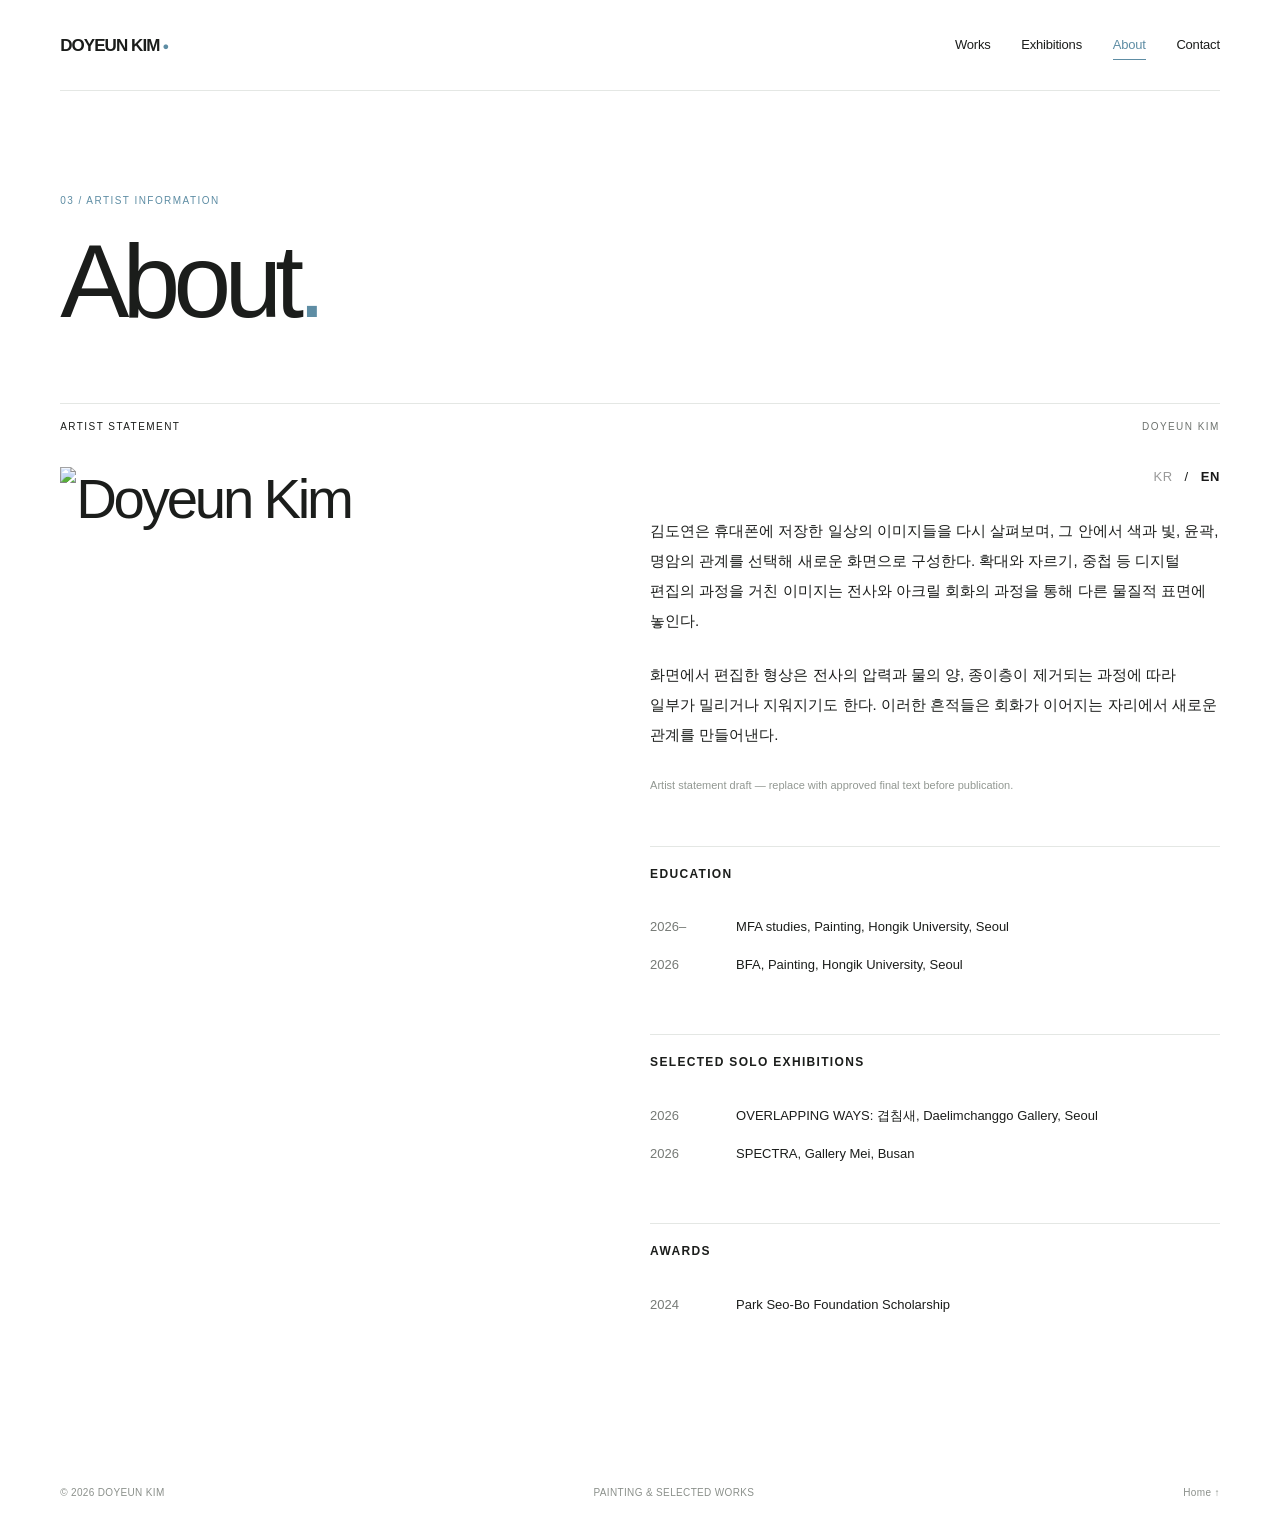
==== about-en.html @ 72d916fb "Add bilingual About pages and expand artist CV" ====
<!doctype html>
<html lang="en">
<head>
  <meta charset="utf-8">
  <meta name="viewport" content="width=device-width, initial-scale=1">
  <meta name="theme-color" content="#ffffff">
  <meta name="description" content="Doyeun Kim — paintings, selected works, exhibitions and artist information.">
  <title>About — DOYEUN KIM</title>
  <link rel="stylesheet" href="style.css">
  <script defer src="script.js"></script>
</head>
<body data-page="about">
<a class="skip-link" href="#main">Skip to content</a>
<header class="site-header">
  <div class="header-inner shell">
    <a class="brand" href="index.html" aria-label="DOYEUN KIM homepage">DOYEUN KIM<span class="brand-dot" aria-hidden="true">●</span></a>
    <nav class="main-nav" aria-label="Main navigation">
      <a href="works.html">Works</a><a href="exhibitions.html">Exhibitions</a><a href="about.html" aria-current="page">About</a><a href="contact.html">Contact</a>
    </nav>
    <button id="menu-toggle" class="menu-toggle" aria-controls="mobile-nav" aria-expanded="false" type="button">Menu <span aria-hidden="true">+</span></button>
  </div>
  <nav id="mobile-nav" class="mobile-nav shell" aria-label="Mobile navigation" hidden>
    <a href="works.html">Works</a><a href="exhibitions.html">Exhibitions</a><a href="about.html" aria-current="page">About</a><a href="contact.html">Contact</a>
  </nav>
</header>
<main id="main" class="page-main shell">
  <div class="page-heading"><p class="page-kicker">03 / ARTIST INFORMATION</p><h1 class="page-title">About<span style="color:var(--accent)">.</span></h1></div>
  <div class="section-line"><span class="micro">ARTIST STATEMENT</span><span class="micro">DOYEUN KIM</span></div>
  <div class="about-layout">

<div class="about-mark about-profile">
  <img src="images/profile.jpg" alt="Doyeun Kim">
</div>

    <div class="about-copy">

<div class="about-language-switch">
  <a href="about.html">KR</a>
  <span>/</span>
  <a href="about-en.html" aria-current="page">EN</a>
</div>

      <!-- 아래 작가 소개는 공개 전 검토가 필요한 임시 문구입니다. -->
      <p>김도연은 휴대폰에 저장한 일상의 이미지들을 다시 살펴보며, 그 안에서 색과 빛, 윤곽, 명암의 관계를 선택해 새로운 화면으로 구성한다. 확대와 자르기, 중첩 등 디지털 편집의 과정을 거친 이미지는 전사와 아크릴 회화의 과정을 통해 다른 물질적 표면에 놓인다.</p>
      <p>화면에서 편집한 형상은 전사의 압력과 물의 양, 종이층이 제거되는 과정에 따라 일부가 밀리거나 지워지기도 한다. 이러한 흔적들은 회화가 이어지는 자리에서 새로운 관계를 만들어낸다.</p>
      <p class="draft-note">Artist statement draft — replace with approved final text before publication.</p>
      <div class="cv-block"><h2>Education</h2>
        <div class="cv-line"><span>2026–</span><span>MFA studies, Painting, Hongik University, Seoul</span></div>
        <div class="cv-line"><span>2026</span><span>BFA, Painting, Hongik University, Seoul</span></div>
      </div>
      <div class="cv-block"><h2>Selected Solo Exhibitions</h2>
        <div class="cv-line"><span>2026</span><span>OVERLAPPING WAYS: 겹침새, Daelimchanggo Gallery, Seoul</span></div>
        <div class="cv-line"><span>2026</span><span>SPECTRA, Gallery Mei, Busan</span></div>
      </div>
      <div class="cv-block"><h2>Awards</h2><div class="cv-line"><span>2024</span><span>Park Seo-Bo Foundation Scholarship</span></div></div>
    </div>
  </div>
</main>
<footer class="shell site-footer">
  <span>© 2026 DOYEUN KIM</span>
  <span>PAINTING & SELECTED WORKS</span>
  <div class="footer-links"><a href="index.html">Home ↑</a></div>
</footer>
</body>
</html>
---- style.css ----
@import url("https://use.typekit.net/yyb2pbm.css");
/* DOYEUN KIM / WEBSITE V3 — DESIGN SETTINGS
   Change just these colors first. All regular page backgrounds remain white. */
:root {
  --white: #ffffff;
  --ink: #1b1d1b;
  --muted: #767a76;
  --line: #e4e7e4;
  --accent: #5E8DA4;             /* blue accent across the white website */
  --accent-light: #edf3f6;
  --image-bg: #ffffff;
  --gutter: clamp(22px, 4.7vw, 84px);
  --site-width: 1560px;
}
* { box-sizing: border-box; }
html { scroll-behavior: smooth; }
body { margin: 0; background: var(--white); color: var(--ink); font: 400 15px/1.55 -apple-system, BlinkMacSystemFont, "Helvetica Neue", Helvetica, Arial, sans-serif; -webkit-font-smoothing: antialiased; }
body.intro-active { overflow: hidden; }
button,input { font: inherit; }
a { color: inherit; text-decoration: none; }
button { cursor: pointer; }
img { display: block; max-width: 100%; }
::selection { background: #d4e6d8; color: #1b1d1b; }
:focus-visible { outline: 2px solid var(--accent); outline-offset: 4px; }
.skip-link { position: absolute; top: -80px; left: var(--gutter); z-index: 200; background: white; padding: 10px 16px; }
.skip-link:focus { top: 10px; }
.shell { width: min(calc(100% - 2 * var(--gutter)), var(--site-width)); margin-inline: auto; }

/* Persistent, minimal navigation (real HTML pages, NOT scroll anchors) */
.site-header { position: relative; z-index: 10; background: #fff; }
.header-inner { min-height: 91px; display: flex; align-items: center; justify-content: space-between; gap: 22px; border-bottom: 1px solid var(--line); }
.brand { display: inline-flex; align-items: baseline; font-size: 17px; font-weight: 600; letter-spacing: -.055em; line-height: 1; white-space: nowrap; }
.brand-dot { color: var(--accent); font-size: 11px; margin-left: 3px; transform: translateY(-1px); }
.main-nav { display: flex; gap: clamp(10px,2.4vw,38px); align-items: center; }
.main-nav a { position: relative; display: inline-flex; align-items: center; padding: 8px 0; font-size: 13px; letter-spacing: -.015em; transition: color .22s ease; }
.main-nav a::after { content: ''; position: absolute; bottom: 3px; left: 0; height: 1px; width: 0; background: var(--accent); transition: width .23s ease; }
.main-nav a:hover, .main-nav a[aria-current="page"] { color: var(--accent); }
.main-nav a:hover::after, .main-nav a[aria-current="page"]::after { width: 100%; }
.menu-toggle { display: none; border: 0; padding: 9px 0; background: transparent; font-size: 13px; }
.menu-toggle span { display: inline-block; transition: transform .25s ease; color: var(--accent); font-size: 18px; margin-left: 5px; }
.menu-toggle[aria-expanded="true"] span { transform: rotate(45deg); }
.mobile-nav { display: none; }

/* Page rhythm */
.page-heading { padding-top: clamp(56px, 8vw, 116px); padding-bottom: clamp(39px, 5.5vw, 72px); }
.page-kicker, .micro, .art-index { font-size: 10px; font-weight: 500; line-height: 1.6; letter-spacing: .145em; text-transform: uppercase; }
.page-kicker { color: var(--accent); margin: 0 0 21px; }
.page-title { margin: 0; letter-spacing: -.065em; font-weight: 400; font-size: clamp(52px, 8.1vw, 116px); line-height: .99; }
.page-title em, .hero-title em { font-family: Georgia,"Times New Roman",serif; font-weight: 400; letter-spacing: -.07em; }
.page-intro { font-size: 14px; line-height: 1.7; color: #656965; margin: 26px 0 0; max-width: 480px; }
.section-line { border-top: 1px solid var(--line); padding-top: 15px; margin-bottom: 32px; display: flex; justify-content: space-between; gap: 15px; color: #6e736f; }
.section-line .micro:first-child { color: var(--ink); }
.page-main { min-height: calc(100vh - 260px); }

/* Home is a short, editorial landing page — other sections are separate pages */
.hero { min-height: min(750px, calc(100svh - 92px)); padding-block: clamp(44px, 6vw, 88px) 72px; display: grid; grid-template-columns: .82fr 1.18fr; gap: clamp(38px, 7vw, 110px); align-items: center; }
.hero-left { display: flex; flex-direction: column; align-items: flex-start; }
.hero-left .page-kicker { margin-bottom: 30px; }
.hero-title { font-size: clamp(55px, 7.8vw, 119px); font-weight: 400; letter-spacing: -.075em; line-height: .98; margin: 0; }
.hero-sub { max-width: 305px; margin: 30px 0 44px; color: #6c716d; font-size: 14px; line-height: 1.75; }
.text-link { display: inline-flex; align-items: center; gap: 28px; border-bottom: 1px solid var(--ink); padding: 0 0 7px; font-size: 13px; transition: color .2s, gap .2s, border-color .2s; }
.text-link:hover { color: var(--accent); border-color: var(--accent); gap: 38px; }
.text-link .arrow { font-size: 18px; }
.hero-art { min-width: 0; }
.hero-art .art-frame { width: 100%; aspect-ratio: 1.22; }
.art-caption-row { padding-top: 13px; display: flex; gap: 12px; justify-content: space-between; color: #69706a; font-size: 11px; line-height: 1.5; }
.art-caption-row span:last-child { text-align: right; }
.home-links { display: grid; grid-template-columns: 1fr 1fr; border-top: 1px solid var(--line); border-bottom: 1px solid var(--line); margin-bottom: clamp(74px, 10vw, 160px); }
.home-tile { padding: 30px 0 36px; min-height: 134px; display: flex; justify-content: space-between; gap: 20px; transition: color .2s; }
.home-tile:first-child { border-right: 1px solid var(--line); padding-right: 34px; }
.home-tile:last-child { padding-left: 34px; }
.home-tile:hover { color: var(--accent); }
.home-tile h2 { font-size: clamp(24px, 3vw, 41px); letter-spacing: -.052em; font-weight: 400; margin: 8px 0 0; }
.home-tile .micro { color: var(--muted); }
.home-tile .tile-arrow { align-self: flex-end; font-size: 23px; transition: transform .2s; }
.home-tile:hover .tile-arrow { transform: translate(3px,-3px); }

/* Blank image placeholders are deliberate; no artwork is fabricated */
.art-frame { position: relative; display: grid; place-items: center; background: var(--image-bg); overflow: hidden; border: 1px solid #f0f1f0; }
.art-frame img { display: block; height: 100%; width: 100%; object-fit: contain; opacity: 0; transition: opacity .3s ease; }
.art-frame img.is-loaded { opacity: 1; }
.art-frame:has(img.is-loaded) { background: white; border-color: transparent; }
.art-frame .placeholder { position: absolute; inset: 0; display: flex; flex-direction: column; align-items: center; justify-content: center; gap: 13px; pointer-events: none; color: #9aa29d; }
.art-frame:has(img.is-loaded) .placeholder { display: none; }
.placeholder-shape { width: 33%; aspect-ratio: 1.23; border: 1px solid #d7dcd8; background: #fbfcfb; box-shadow: 13px 12px 0 #eff1ee; }
.placeholder-title { margin-top: 10px; font-size: 10px; letter-spacing: .13em; text-transform: uppercase; }
.placeholder-path { font-size: 10px; letter-spacing: 0; color: #a3a9a4; }

/* Works: STRICT two-column grid, same frame sizes, all artwork images contain (never crop) */
.works-grid { display: grid; grid-template-columns: repeat(2, minmax(0,1fr)); column-gap: clamp(23px, 5vw, 88px); row-gap: clamp(57px, 7vw, 104px); margin-bottom: clamp(75px, 10vw, 150px); }
.work-card { min-width: 0; }
.work-button { width: 100%; text-align: left; display: block; background: transparent; border: 0; padding: 0; color: inherit; }
.work-button .art-frame { width: 100%; aspect-ratio: 1.25; transition: background .23s ease; }
.work-button:hover .art-frame { background: #f0f4f1; }
.work-meta { display: flex; align-items: baseline; justify-content: space-between; gap: 10px; margin-top: 17px; }
.work-name { font-size: 17px; font-weight: 400; letter-spacing: -.035em; line-height: 1.3; }
.work-number { color: var(--accent); font-size: 11px; white-space: nowrap; }
.work-details { color: #7d817d; font-size: 12px; margin: 5px 0 0; }
.work-button:hover .work-name { text-decoration: underline; text-decoration-color: var(--accent); text-underline-offset: 4px; }
.work-outro { margin: -70px 0 125px; font-size: 12px; color: var(--muted); }

/* Exhibitions */
.exhibition-grid { display: grid; grid-template-columns: repeat(2,minmax(0,1fr)); gap: clamp(24px, 5vw, 88px); padding-bottom: 100px; }
.exhibition-card { min-width: 0; }
.exhibition-card .art-frame { aspect-ratio: 1.4; }
.exhibition-card h2 { font-size: clamp(18px,2.2vw,28px); font-weight: 400; letter-spacing: -.04em; line-height: 1.25; margin: 15px 0 6px; }
.exhibition-card p { font-size: 12px; color: var(--muted); margin: 0; }
.exhibition-card .art-index { color: var(--accent); margin: 18px 0 0; }
.exhibition-list { border-top: 1px solid var(--line); margin-bottom: 100px; }
.exhibition-list h2 { font-size: 13px; font-weight: 500; margin: 27px 0; }
.exhibition-row { display: grid; grid-template-columns: 80px minmax(100px,1fr) minmax(150px,1.2fr); gap: 20px; padding: 14px 0; border-top: 1px solid var(--line); font-size: 13px; }
.exhibition-row span:first-child { color: var(--muted); }
.exhibition-row span:last-child { color: var(--muted); }

/* About and contact */
.about-layout { display: grid; grid-template-columns: 1fr 1.2fr; column-gap: clamp(50px, 9vw, 150px); margin: 0 0 140px; }
.about-mark { font-size: clamp(31px, 4.4vw, 70px); line-height: 1.12; font-weight: 400; letter-spacing: -.057em; margin: 0; }
.about-mark em { font-family: Georgia,serif; font-weight: 400; }
.about-copy { max-width: 640px; }
.about-copy p { font-size: 15px; line-height: 2; margin: 0 0 24px; word-break: keep-all; }
.about-copy .draft-note { font-size: 11px; color: #929892; margin-top: 12px; }
.cv-block { border-top: 1px solid var(--line); padding-top: 18px; margin-top: 50px; }
.cv-block h2 { font-size: 12px; font-weight: 600; letter-spacing: .11em; text-transform: uppercase; margin: 0 0 25px; }
.cv-line { display: grid; grid-template-columns: 68px 1fr; gap: 18px; font-size: 13px; line-height: 1.7; padding: 8px 0; }
.cv-line span:first-child { color: var(--muted); }
.contact-layout { display: grid; grid-template-columns: 1fr 1fr; column-gap: 70px; padding: 40px 0 140px; }
.contact-aside { font-size: 14px; color: #727972; }
.contact-lines { border-top: 1px solid var(--line); }
.contact-line { display: flex; justify-content: space-between; align-items: center; gap: 20px; padding: 22px 0; border-bottom: 1px solid var(--line); }
.contact-line span { font-size: 12px; color: var(--muted); }
.contact-line a, .contact-line strong { font-size: 17px; font-weight: 400; letter-spacing: -.035em; }
.contact-line a:hover { color: var(--accent); }

/* Footer */
.site-footer { padding: 21px 0 28px; border-top: 1px solid var(--line); display: flex; justify-content: space-between; gap: 18px; align-items: center; color: #8b908b; font-size: 10px; letter-spacing: .035em; }
.footer-links { display: flex; gap: 22px; }
.site-footer a:hover, .site-footer button:hover { color: var(--accent); }
.site-footer button { border: 0; background: none; padding: 0; color: inherit; font-size: inherit; letter-spacing: inherit; }

/* V4 INTRO ONLY — exact V2 bold type / positioning and upward curtain motion.
   Leave the other V3 site styles above and below this block unchanged. */
.intro {
  position: fixed;
  z-index: 80;
  inset: 0;
  display: none;
  flex-direction: column;
  justify-content: space-between;
  padding: clamp(20px,3.5vw,54px);
  color: #fff;
  background: #192D50; /* user-selected navy intro */
  overflow: hidden;
  transform: translateY(0);
  transition: transform 850ms cubic-bezier(.77,0,.18,1);
}
.intro.is-visible { display: flex; }
.intro.is-leaving { transform: translateY(-105%); pointer-events: none; }
.intro-top, .intro-bottom {
  display: flex;
  justify-content: space-between;
  align-items: center;
  gap: 18px;
  font-family: Arial, Helvetica, sans-serif;
  font-size: 12px;
  letter-spacing: .08em;
}
.intro-center {
  display: flex;
  align-items: flex-start;
  flex-direction: column;
  margin-left: clamp(0px,12vw,190px);
}
.intro-caption {
  font-family: Arial, Helvetica, sans-serif;
  font-size: clamp(11px,1vw,14px);
  text-transform: uppercase;
  letter-spacing: .15em;
  margin-bottom: 20px;
}
.intro-name {
  font-family: Arial, Helvetica, sans-serif;
  font-size: clamp(95px,20vw,340px);
  font-weight: 600;
  line-height: .76;
  letter-spacing: -.105em;
}
.intro-dot { color: var(--accent); }
.intro-enter {
  background: transparent;
  border: 1px solid rgba(255,255,255,.6);
  border-radius: 60px;
  color: white;
  padding: 10px 20px;
  font-family: Arial, Helvetica, sans-serif;
  font-size: 12px;
  letter-spacing: .08em;
  text-transform: uppercase;
  transition: background .2s,color .2s;
}
.intro-enter:hover { background: white; color: #192D50; }

/* Artwork detail modal */
.work-dialog { border: 0; padding: 0; width: min(1020px,calc(100% - 40px)); max-height: calc(100dvh - 38px); background: #fff; color: var(--ink); box-shadow: 0 20px 90px #1112; }
.work-dialog::backdrop { background: rgba(24,32,26,.62); }
.dialog-inner { display: grid; grid-template-columns: 1.15fr .85fr; min-height: 480px; }
.dialog-art { display: grid; place-items: center; padding: 34px; background: var(--image-bg); }
.dialog-art img { display: none; width: 100%; height: 100%; max-height: 67vh; object-fit: contain; }
.dialog-art img.is-loaded { display: block; }
.dialog-art:has(img.is-loaded) .dialog-no-image { display: none; }
.dialog-no-image { font-size: 11px; color: #9aa29d; text-align: center; }
.dialog-side { display: flex; flex-direction: column; padding: 55px 45px 38px; position: relative; }
.dialog-close { position: absolute; right: 24px; top: 17px; border: 0; background: transparent; font-size: 29px; font-weight: 300; }
.dialog-side .page-kicker { margin-bottom: 45px; }
.dialog-side h2 { font-size: clamp(30px,3vw,50px); line-height: 1.16; letter-spacing: -.065em; font-weight: 400; margin: 0 0 30px; }
.dialog-side p { font-size: 13px; color: #6e736f; margin: 5px 0; }
.dialog-nav { display: flex; gap: 25px; align-items: center; margin-top: auto; padding-top: 50px; }
.dialog-nav button { padding: 7px 0; border: 0; background: transparent; font-size: 12px; }
.dialog-nav button:hover { color: var(--accent); }

@media (max-width: 900px) {
  .hero { grid-template-columns: .9fr 1.1fr; gap: 36px; min-height: 570px; }
  .hero-title { font-size: clamp(50px, 7.8vw, 80px); }
  .about-layout { gap: 50px; }
}
@media (max-width: 700px) {
  /* V2 intro: keep the giant letters readable on phones */
  .intro-center { margin-left: 0; }
  .intro-name { font-size: clamp(78px,20vw,145px); }
  .header-inner { min-height: 71px; }
  .brand { font-size: 16px; }
  .main-nav { display: none; }
  .menu-toggle { display: inline-flex; align-items: center; }
  .mobile-nav:not([hidden]) { display: flex; flex-direction: column; border-bottom: 1px solid var(--line); padding-block: 15px 28px; }
  .mobile-nav a { font-size: 26px; padding: 11px 0; letter-spacing: -.052em; }
  .mobile-nav a[aria-current="page"] { color: var(--accent); }
  .hero { grid-template-columns: 1fr; min-height: auto; gap: 40px; padding-block: 67px 64px; }
  .hero-title { font-size: clamp(72px, 16vw, 118px); }
  .hero-left .page-kicker { margin-bottom: 17px; }
  .hero-sub { margin: 23px 0 24px; }
  .hero-art .art-frame { aspect-ratio: 1.25; }
  .home-links { margin-bottom: 80px; }
  .home-tile { min-height: 123px; }
  .home-tile:first-child { padding-right: 19px; }
  .home-tile:last-child { padding-left: 19px; }
  .home-tile h2 { font-size: 24px; }
  .page-heading { padding-block: 72px 52px; }
  .page-title { font-size: clamp(65px, 14vw, 95px); }
  .works-grid, .exhibition-grid { gap: 56px 22px; }
  .work-name { font-size: 15px; }
  .work-details { font-size: 11px; }
  .work-meta { margin-top: 10px; }
  .placeholder-shape { box-shadow: 7px 7px 0 #eff1ee; }
  .placeholder-path { font-size: 8px; }
  .about-layout, .contact-layout { grid-template-columns: 1fr; gap: 46px; }
  .about-layout { margin-bottom: 90px; }
  .contact-layout { padding-bottom: 110px; }
  .dialog-inner { grid-template-columns: 1fr; }
  .dialog-art { min-height: 250px; padding: 22px; }
  .dialog-art img { max-height: 44vh; }
  .dialog-side { padding: 34px 25px 24px; }
  .dialog-side .page-kicker { margin-bottom: 18px; }
  .dialog-side h2 { margin-bottom: 14px; }
  .dialog-nav { padding-top: 24px; }
}
@media (max-width: 490px) {
  .works-grid, .exhibition-grid { grid-template-columns: 1fr; row-gap: 45px; }
  .works-grid { margin-bottom: 100px; }
  .work-button .art-frame { aspect-ratio: 1.28; }
  .work-name { font-size: 17px; }
  .exhibition-grid { padding-bottom: 75px; }
  .exhibition-row { grid-template-columns: 52px 1fr; gap: 6px 12px; }
  .exhibition-row span:last-child { grid-column: 2; }
  .site-footer { flex-wrap: wrap; }
  .site-footer > span:nth-child(2) { display: none; }
  .art-caption-row { font-size: 10px; }
  .intro-top,.intro-bottom { font-size: 10px; }
  .intro-center { margin-left: 0; }
  .intro-name { font-size: clamp(78px,20vw,145px); }
}
@media (prefers-reduced-motion: reduce) {
  *, *::before, *::after { animation-duration: .001ms !important; transition-duration: .001ms !important; scroll-behavior: auto !important; }
}


/* =======================================================
   V5: GALLERY HOME + SEPARATE ARTWORK PAGES
   All regular pages remain pure white. V6 navy intro is adapted from V4.
   ======================================================= */
[hidden] { display: none !important; }
.visually-hidden { position:absolute; width:1px; height:1px; padding:0; margin:-1px; overflow:hidden; clip:rect(0,0,0,0); white-space:nowrap; border:0; }

/* HOME — first image fills the screen below navigation. */
.home-cover { width: 100%; }
.home-cover-frame { height: calc(100svh - 91px); min-height: 400px; width: 100%; border: 0; }
.home-cover-frame img { width:100%; height:100%; object-fit:cover; object-position:center; }
.home-cover-caption { display:flex; justify-content:space-between; gap:20px; padding-top:16px; padding-bottom:clamp(100px,12vw,190px); font-size:12px; color:var(--muted); }

/* HOME — only two works, one large artwork per row. */
.home-selected { padding-bottom:clamp(90px,12vw,180px); }
.home-selected-header { border-top:1px solid var(--line); padding-top:20px; padding-bottom:60px; display:flex; justify-content:space-between; align-items:baseline; gap:20px; }
.home-selected-header h2 { margin:0; font-size:clamp(22px,2.7vw,37px); font-weight:400; letter-spacing:-.045em; }
.home-selected-header span { color:var(--muted); font-size:12px; }
.home-selected-grid { display:grid; grid-template-columns:minmax(0,1fr); gap:clamp(90px,12vw,180px); }
.home-preview-card { width:100%; }
.home-preview-card a { display:block; width:min(100%,1180px); margin-inline:auto; }
.home-preview-card .art-frame { width:100%; min-height:180px; aspect-ratio:auto; background:#fff; border:0; display:block; }
.home-preview-card .art-frame img { display:block; width:100%; height:auto; object-fit:contain; }
.home-preview-card .art-frame img.is-loaded { opacity:1; }
.home-preview-card .art-frame:has(img.is-loaded) .placeholder { display:none; }
.home-preview-card .art-frame:not(:has(img.is-loaded)) { min-height:350px; background:var(--image-bg); }
.home-preview-caption { display:flex; justify-content:space-between; align-items:baseline; gap:20px; margin-top:15px; font-size:13px; }
.home-preview-caption span:last-child { color:var(--muted); }
.home-preview-card a:hover img.is-loaded { opacity:.7; }
.home-preview-card img.is-loaded { transition:opacity .32s ease; }
.home-selected-more { display:block; width:fit-content; margin:90px 0 0 auto; font-size:13px; border-bottom:1px solid var(--ink); padding-bottom:6px; }
.home-selected-more:hover { color:var(--accent); border-color:var(--accent); }

/* WORKS — quiet artist archive, no card backgrounds or hover outlines. */
.works-heading { padding:clamp(65px,7vw,105px) 0 clamp(65px,8vw,120px); }
.works-heading h1 { margin:0; font-size:clamp(40px,7vw,96px); font-weight:400; letter-spacing:-.065em; line-height:1; }
.works-heading p { margin:20px 0 0; font-size:13px; color:var(--muted); }
.gallery-works-grid { row-gap:clamp(70px,8vw,130px); }
.work-link { display:block; }
.work-link .art-frame { width:100%; aspect-ratio:1.25; background:#fff; border:0; }
.work-link .art-frame img { width:100%; height:100%; object-fit:contain; }
.work-link .art-frame:has(img.is-loaded) { background:#fff; border:0; }
.work-link .art-frame:not(:has(img.is-loaded)) { background:var(--image-bg); }
.work-link img.is-loaded { transition:opacity .32s ease; }
.work-link:hover img.is-loaded { opacity:.65; }
.work-link:focus-visible { outline:1px solid var(--ink); outline-offset:8px; }
.work-caption { display:flex; justify-content:space-between; gap:15px; margin-top:18px; font-size:13px; }
.work-caption span:last-child { color:var(--muted); }

/* A single artwork has its own spacious, editorial page. */
.detail-page { padding-top:clamp(34px,4vw,70px); }
.detail-topline { display:flex; justify-content:space-between; gap:16px; color:var(--muted); font-size:12px; padding-bottom:clamp(35px,5vw,70px); }
.detail-topline a { color:var(--ink); }
.detail-topline a:hover { color:var(--accent); }
.detail-main-image { margin:0 auto; width:min(100%,1290px); }
.detail-art-frame { display:block; width:100%; aspect-ratio:auto; min-height:200px; border:0; background:#fff; }
.detail-art-frame img { display:block; width:100%; height:auto; max-height:85svh; object-fit:contain; margin-inline:auto; }
.detail-art-frame:not(:has(img.is-loaded)) { background:var(--image-bg); min-height:450px; }
.detail-information { display:grid; grid-template-columns:minmax(0,1fr) minmax(210px,.5fr); align-items:start; gap:clamp(35px,7vw,130px); margin:clamp(55px,8vw,125px) 0 clamp(115px,14vw,220px); }
.detail-information h1 { margin:0; font-weight:400; letter-spacing:-.055em; line-height:1.17; font-size:clamp(35px,5vw,76px); overflow-wrap:anywhere; }
.detail-facts { padding-top:8px; font-size:13px; color:var(--muted); }
.detail-facts p { margin:0 0 8px; }
.process-section { padding-bottom:clamp(100px,12vw,180px); }
.process-section h2 { font-size:clamp(24px,3.2vw,44px); font-weight:400; letter-spacing:-.04em; margin:0 0 50px; border-top:1px solid var(--line); padding-top:20px; }
.process-grid { display:grid; grid-template-columns:repeat(2,minmax(0,1fr)); gap:clamp(22px,5vw,80px); }
.process-figure { margin:0; }
.process-figure img { display:block; width:100%; height:auto; }
.process-figure figcaption { font-size:12px; color:var(--muted); margin-top:12px; }
.detail-bottom-nav { display:flex; align-items:center; justify-content:space-between; flex-wrap:wrap; gap:20px; border-top:1px solid var(--line); padding:26px 0 clamp(85px,10vw,140px); font-size:13px; }
.detail-bottom-nav a:hover { color:var(--accent); }

@media (max-width:700px) {
 .home-cover-frame { height:calc(100svh - 71px); min-height:340px; }
 .home-cover-caption { padding-bottom:90px; }
 .home-selected-header { padding-bottom:36px; }
 .home-selected-grid { gap:85px; }
 .home-preview-card .art-frame:not(:has(img.is-loaded)) { min-height:200px; }
 .works-heading { padding:65px 0 80px; }
 .detail-information { grid-template-columns:1fr; gap:24px; margin:55px 0 115px; }
 .detail-topline { padding-bottom:35px; }
 .process-grid { grid-template-columns:1fr; gap:55px; }
 .detail-art-frame img { max-height:none; }
}
@media (prefers-reduced-motion:reduce) {
 .home-preview-card img.is-loaded,.work-link img.is-loaded { transition:none; }
}


/* ================================================================
   V6 / CUSTOMIZABLE CHOICES — EDIT THIS SECTION FIRST
   Intro navy #192D50 is set above in .intro, accent #5E8DA4 in :root.
   Works: 3 columns on wide screens, 2 on tablets, 1 on phones.
   Exhibitions: always ONE large image per row.
   ================================================================ */

/* INTRO — retain the existing upward curtain transition, smaller centered text. */
.intro { background:#192D50; }
.intro-center { flex:1; justify-content:center; align-items:center; margin-left:0; width:100%; }
.intro-name { font-size:clamp(74px, 11vw, 178px); font-weight:400; line-height:.93; letter-spacing:-.065em; text-align:center; }
.intro-top,.intro-bottom { flex-shrink:0; }

/* WORKS — an image archive, not product cards; no year limit. */
.compact-works-grid { display:grid; grid-template-columns:repeat(3,minmax(0,1fr)); column-gap:clamp(24px,3.6vw,65px); row-gap:clamp(60px,6vw,110px); padding-bottom:clamp(120px,12vw,170px); }
.compact-works-grid .art-frame { aspect-ratio: 1 / 1.05; border:0; background:white; }
.compact-works-grid .art-frame img { object-fit:contain; }
.compact-works-grid .work-caption { font-size:12px; margin-top:12px; }
.compact-works-grid .work-caption span:last-child { color:var(--muted); }
.compact-works-grid .work-link img.is-loaded { transition:opacity .3s ease; }
.compact-works-grid .work-link:hover img.is-loaded { opacity:.7; }

/* EXHIBITIONS — 1 exhibition / 1 row, clickable entry leading to a full page. */
.exhibition-archive-heading { padding:clamp(66px,7vw,110px) 0 clamp(65px,8vw,120px); }
.exhibition-archive-heading h1 { margin:0; font-size:clamp(40px,7vw,96px); line-height:1; font-weight:400; letter-spacing:-.065em; }
.exhibition-archive-heading p { margin:20px 0 0; font-size:13px; color:var(--muted); }
.exhibition-archive-list { display:grid; grid-template-columns:minmax(0,1fr); gap:clamp(95px,11vw,170px); padding-bottom:clamp(120px,14vw,210px); }
.exhibition-feature { min-width:0; }
.exhibition-feature-link { display:block; }
.exhibition-feature-frame { display:block; border:none; width:100%; aspect-ratio: 16/9; background:var(--image-bg); }
.exhibition-feature-frame img { width:100%; height:100%; object-fit:contain; }
.exhibition-feature-caption { display:flex; justify-content:space-between; align-items:baseline; gap:14px 35px; margin-top:19px; font-size:clamp(13px,1.25vw,17px); }
.exhibition-feature-caption span:last-child { color:var(--muted); font-size:12px; text-align:right; }
.exhibition-feature-link img.is-loaded { transition:opacity .32s ease; }
.exhibition-feature-link:hover img.is-loaded { opacity:.7; }

/* EXHIBITION DETAIL — a separate page per show, large full images below. */
.exhibition-detail-page { padding-top:clamp(35px,4vw,70px); }
.exhibition-detail-cover { margin:0; }
.exhibition-detail-frame { border:0; width:100%; aspect-ratio:16/9; background:var(--image-bg); }
.exhibition-detail-frame img { width:100%; height:100%; object-fit:contain; }
.exhibition-detail-information { display:grid; grid-template-columns:minmax(0,1.3fr) minmax(210px,.65fr); gap:clamp(35px,7vw,130px); padding:clamp(75px,8vw,145px) 0 clamp(90px,10vw,160px); border-bottom:1px solid var(--line); }
.exhibition-detail-information h1 { margin:0; font-size:clamp(34px,5vw,73px); font-weight:400; letter-spacing:-.053em; line-height:1.15; overflow-wrap:anywhere; }
.exhibition-type { font-size:12px; color:var(--muted); margin-top:20px; }
.exhibition-details-list { font-size:13px; margin:0; }
.exhibition-details-list div { display:grid; grid-template-columns:65px 1fr; gap:20px; margin-bottom:18px; }
.exhibition-details-list dt { color:var(--muted); }
.exhibition-details-list dd { margin:0; }
.exhibition-about { display:grid; grid-template-columns: minmax(160px,.65fr) minmax(0,1fr); gap:clamp(25px,6vw,120px); padding:clamp(70px,8vw,130px) 0; }
.exhibition-about h2, .exhibition-photographs h2 { margin:0; font-size:clamp(22px,2.6vw,34px); font-weight:400; letter-spacing:-.045em; }
.exhibition-about p { margin:0; max-width:730px; font-size:15px; line-height:1.95; word-break:keep-all; }
.exhibition-photographs { padding:20px 0 clamp(100px,14vw,180px); border-top:1px solid var(--line); }
.exhibition-photographs-list { margin-top:clamp(40px,5vw,80px); display:grid; grid-template-columns: minmax(0,1fr); gap:clamp(70px,10vw,140px); }
.exhibition-photographs figure { margin:0; }
.exhibition-photographs img { width:100%; height:auto; max-height:95svh; object-fit:contain; }
.exhibition-photographs figcaption { color:var(--muted); font-size:11px; margin-top:12px; }

@media (max-width:900px) {
 .compact-works-grid { grid-template-columns:repeat(2,minmax(0,1fr)); }
}
@media (max-width:700px) {
 .intro-name { font-size:clamp(58px,13vw,92px); line-height:.95; }
 .intro-center { margin-left:0; }
 .compact-works-grid { column-gap:18px; row-gap:48px; }
 .exhibition-detail-information, .exhibition-about { grid-template-columns:1fr; gap:28px; }
 .exhibition-detail-information { padding:65px 0 75px; }
 .exhibition-archive-list { gap:90px; }
 .exhibition-feature-frame { aspect-ratio:4/3; }
 .exhibition-feature-caption { flex-direction:column; gap:5px; }
 .exhibition-feature-caption span:last-child { text-align:left; }
}
@media (max-width:490px) {
 .compact-works-grid { grid-template-columns:1fr; gap:60px; }
 .intro-name { font-size:clamp(56px,13vw,73px); }
}

/* V7 / Pages CMS — dynamic pages share the V6 visual language. */
.cms-loading,.cms-error { color:var(--muted); font-size:14px; padding:22px 0 100px; }
.cms-error { max-width:700px; line-height:1.85; }
.cms-detail-page { padding-top:clamp(35px,4vw,70px); }
.cms-description { white-space:pre-line; }
.cms-gallery-section { border-top:1px solid var(--line); margin-top:clamp(65px,7vw,110px); padding-top:21px; }
.cms-gallery-section h2 { font-size:15px; font-weight:500; margin:0 0 40px; }
.cms-gallery-list { display:grid; grid-template-columns:minmax(0,1fr); gap:clamp(50px,8vw,120px); }
.cms-gallery-figure { width:100%; max-width:1280px; margin:0 auto; }
.cms-gallery-figure img { width:100%; height:auto; display:block; object-fit:contain; }
.cms-gallery-figure figcaption { margin-top:10px; color:var(--muted); font-size:12px; }
.cms-cover-link { display:block; width:100%; }
.cms-detail-nav { margin-top:clamp(60px,8vw,130px); }
.cms-empty { color:var(--muted); font-size:13px; padding:20px 0 120px; }
.cms-description-block { border-top:1px solid var(--line); padding-top:24px; }
.cms-detail-page .detail-facts .cms-description { margin-top:26px; }
@media(max-width:700px){.cms-gallery-section h2{margin-bottom:24px}.cms-gallery-list{gap:45px}}


/* ============================================================
   WORKS / ONE IMAGE PER ROW — WHITE GALLERY UPDATE
   Edit this block to change the new layout. (November 2026)
   Existing CMS configuration is unchanged.
   ============================================================ */

/* Keep the entire site white, including image containers. */
:root { --image-bg: #ffffff; }
body, .site-header, .page-main { background-color: #ffffff; }

/* One artwork on each row, on desktop, tablet, and mobile. */
.compact-works-grid {
  grid-template-columns: minmax(0, 1fr);
  gap: clamp(90px, 11vw, 170px);
}

/* Give every artwork generous space, but avoid overwhelming width. */
.compact-works-grid .work-link {
  display: block;
  width: 100%;
  max-width: 1180px;
  margin-inline: auto;
}

/* Preserve each painting's original proportions without cropping. */
.compact-works-grid .art-frame {
  width: 100%;
  aspect-ratio: auto;
  min-height: 0;
  border: 0;
  background: #ffffff;
}
.compact-works-grid .art-frame img {
  display: block;
  width: auto;
  max-width: 100%;
  height: auto;
  max-height: 85svh;
  object-fit: contain;
  margin-inline: auto;
}

/* The empty image placeholder is white until a photo is uploaded. */
.compact-works-grid .art-frame:not(:has(img.is-loaded)) {
  min-height: 320px;
  background: #ffffff;
}

/* Gentle artwork hover, without a colored rectangle. */
.compact-works-grid .work-link:hover img.is-loaded { opacity: 0.72; }

@media (max-width: 700px) {
  .compact-works-grid { gap: 68px; }
  .compact-works-grid .art-frame img { max-height: none; }
}
/* INTRO — Original V4 typography, slightly smaller */

.intro-center {
  align-items: flex-start;
  justify-content: center;
  margin-left: clamp(0px, 12vw, 190px);
  width: auto;
}

.intro-name {
  font-family: Arial, Helvetica, sans-serif;
  font-size: clamp(90px, 17vw, 300px);
  font-weight: 600;
  line-height: .76;
  letter-spacing: -.105em;
  text-align: left;
}

/* Mobile */
@media (max-width: 700px) {
  .intro-center {
    margin-left: 0;
  }

  .intro-name {
    font-size: clamp(68px, 17vw, 125px);
  }
}
/* ======================================
   FINAL DESIGN — WHITE / SINGLE COLUMN
   ====================================== */

/* Website background: pure white */

:root {
  --white: #ffffff;
  --image-bg: #ffffff;
}

body,
.site-header,
.page-main,
.site-footer {
  background-color: #ffffff;
}

/* Works — one artwork per row */

.compact-works-grid {
  display: grid;
  grid-template-columns: minmax(0, 1fr);
  gap: 130px;
  padding-bottom: 150px;
}

/* Artwork image size */

.compact-works-grid .work-link {
  display: block;
  width: 100%;
  max-width: 1180px;
  margin-inline: auto;
}

/* Maintain original artwork proportions */

.compact-works-grid .art-frame {
  width: 100%;
  aspect-ratio: auto;
  min-height: 0;
  background: #ffffff;
  border: none;
}

.compact-works-grid .art-frame img {
  display: block;
  width: auto;
  max-width: 100%;
  height: auto;
  max-height: 85svh;
  object-fit: contain;
  margin-inline: auto;
}

/* White backgrounds for artwork and exhibition images */

.art-frame,
.exhibition-feature-frame,
.exhibition-detail-frame {
  background-color: #ffffff;
}

/* Empty image placeholders */

.compact-works-grid .art-frame:not(:has(img.is-loaded)) {
  min-height: 320px;
  background-color: #ffffff;
}

/* Subtle hover effect */

.compact-works-grid .work-link:hover img.is-loaded {
  opacity: 0.72;
}

/* Mobile */

@media (max-width: 700px) {
  .compact-works-grid {
    grid-template-columns: 1fr;
    gap: 70px;
  }

  .compact-works-grid .art-frame img {
    max-height: none;
  }
}
/* Artwork Details & Process — 2 columns */

body[data-page="work-detail"] .cms-gallery-list {
  display: grid;
  grid-template-columns: repeat(2, minmax(0, 1fr));
  gap: 28px;
}

body[data-page="work-detail"] .cms-gallery-figure {
  width: 100%;
  max-width: none;
  margin: 0;
}

body[data-page="work-detail"] .cms-gallery-figure img {
  display: block;
  width: 100%;
  height: auto;
  object-fit: contain;
}

/* Mobile — 1 column */

@media (max-width: 700px) {
  body[data-page="work-detail"] .cms-gallery-list {
    grid-template-columns: 1fr;
    gap: 30px;
  }
}
/* MOBILE HOME — Show the entire main artwork */

@media (max-width: 700px) {

  body[data-page="home"] .home-cover-frame {
    height: auto;
    min-height: 0;
    aspect-ratio: auto;
    display: block;
  }

  body[data-page="home"] .home-cover-frame img {
    display: block;
    width: 100%;
    height: auto;
    object-fit: contain;
    object-position: center;
  }

}

/* =========================================
   CLEAN WHITE WEBSITE
   ========================================= */

/* Pure white backgrounds */

html,
body,
main,
.site-header,
.site-footer,
.page-main,
.page-content,
.works-section,
.exhibitions-section,
.art-frame,
.cms-gallery-list,
.cms-gallery-figure,
.exhibition-feature-frame,
.exhibition-detail-frame {
  background-color: #ffffff !important;
}

/* Remove horizontal divider elements */

hr,
.divider,
.section-divider,
.section-rule,
.page-divider,
.header-divider,
.hairline {
  display: none !important;
}

/* Remove section separator borders */

.site-header,
.site-footer,
.page-header,
.section-header,
.section-heading,
.section-head,
.works-section,
.exhibitions-section,
.page-main > section {
  border-top: none !important;
  border-bottom: none !important;
  box-shadow: none !important;
}

/* Remove header underline */

.site-header::before,
.site-header::after {
  display: none !important;
}
/* INTRO — PC & Mobile */

.intro-name {
  line-height: 0.88;
}
/* INTRO — Refined letter spacing */

.intro-name {
  letter-spacing: -0.035em;
}

/* Mobile */
@media (max-width: 700px) {
  .intro-name {
    letter-spacing: -0.035em;
  }
}

/* NEUE HAAS GROTESK — WEBSITE TYPOGRAPHY */

/* Website text */
body,
button,
input,
textarea,
select {
  font-family:
    "neue-haas-grotesk-text",
    "Apple SD Gothic Neo",
    sans-serif;
}

/* Intro typography */
.intro-name {
  font-family:
    "neue-haas-grotesk-display",
    "Apple SD Gothic Neo",
    sans-serif;
}

/* Artwork & Exhibition Detail — Smaller Titles */

body[data-page="work-detail"] main h1,
body[data-page="exhibition-detail"] main h1 {
  font-size: 26px !important;
  font-weight: 500;
  line-height: 1.35;
  letter-spacing: -0.02em;
}

/* Mobile */
@media (max-width: 700px) {
  body[data-page="work-detail"] main h1,
  body[data-page="exhibition-detail"] main h1 {
    font-size: 21px !important;
    line-height: 1.4;
  }
}

/* About — Profile Image */

.about-layout .about-profile {
  width: 100%;
  max-width: 440px;
  margin: 0;
}

.about-layout .about-profile img {
  display: block;
  width: 100%;
  height: auto;
  object-fit: contain;
}

/* Mobile */
@media (max-width: 700px) {
  .about-layout .about-profile {
    max-width: 320px;
  }
}

/* About — Language Switch */

.about-language-switch {
  display: flex;
  justify-content: flex-end;
  align-items: center;
  gap: 12px;
  margin-bottom: 28px;
  font-size: 13px;
  letter-spacing: 0.04em;
}

.about-language-switch a {
  color: #999;
  text-decoration: none;
  transition: color 0.2s ease;
}

.about-language-switch a[aria-current="page"] {
  color: #191919;
  font-weight: 600;
}

.about-language-switch a:hover {
  color: #191919;
}
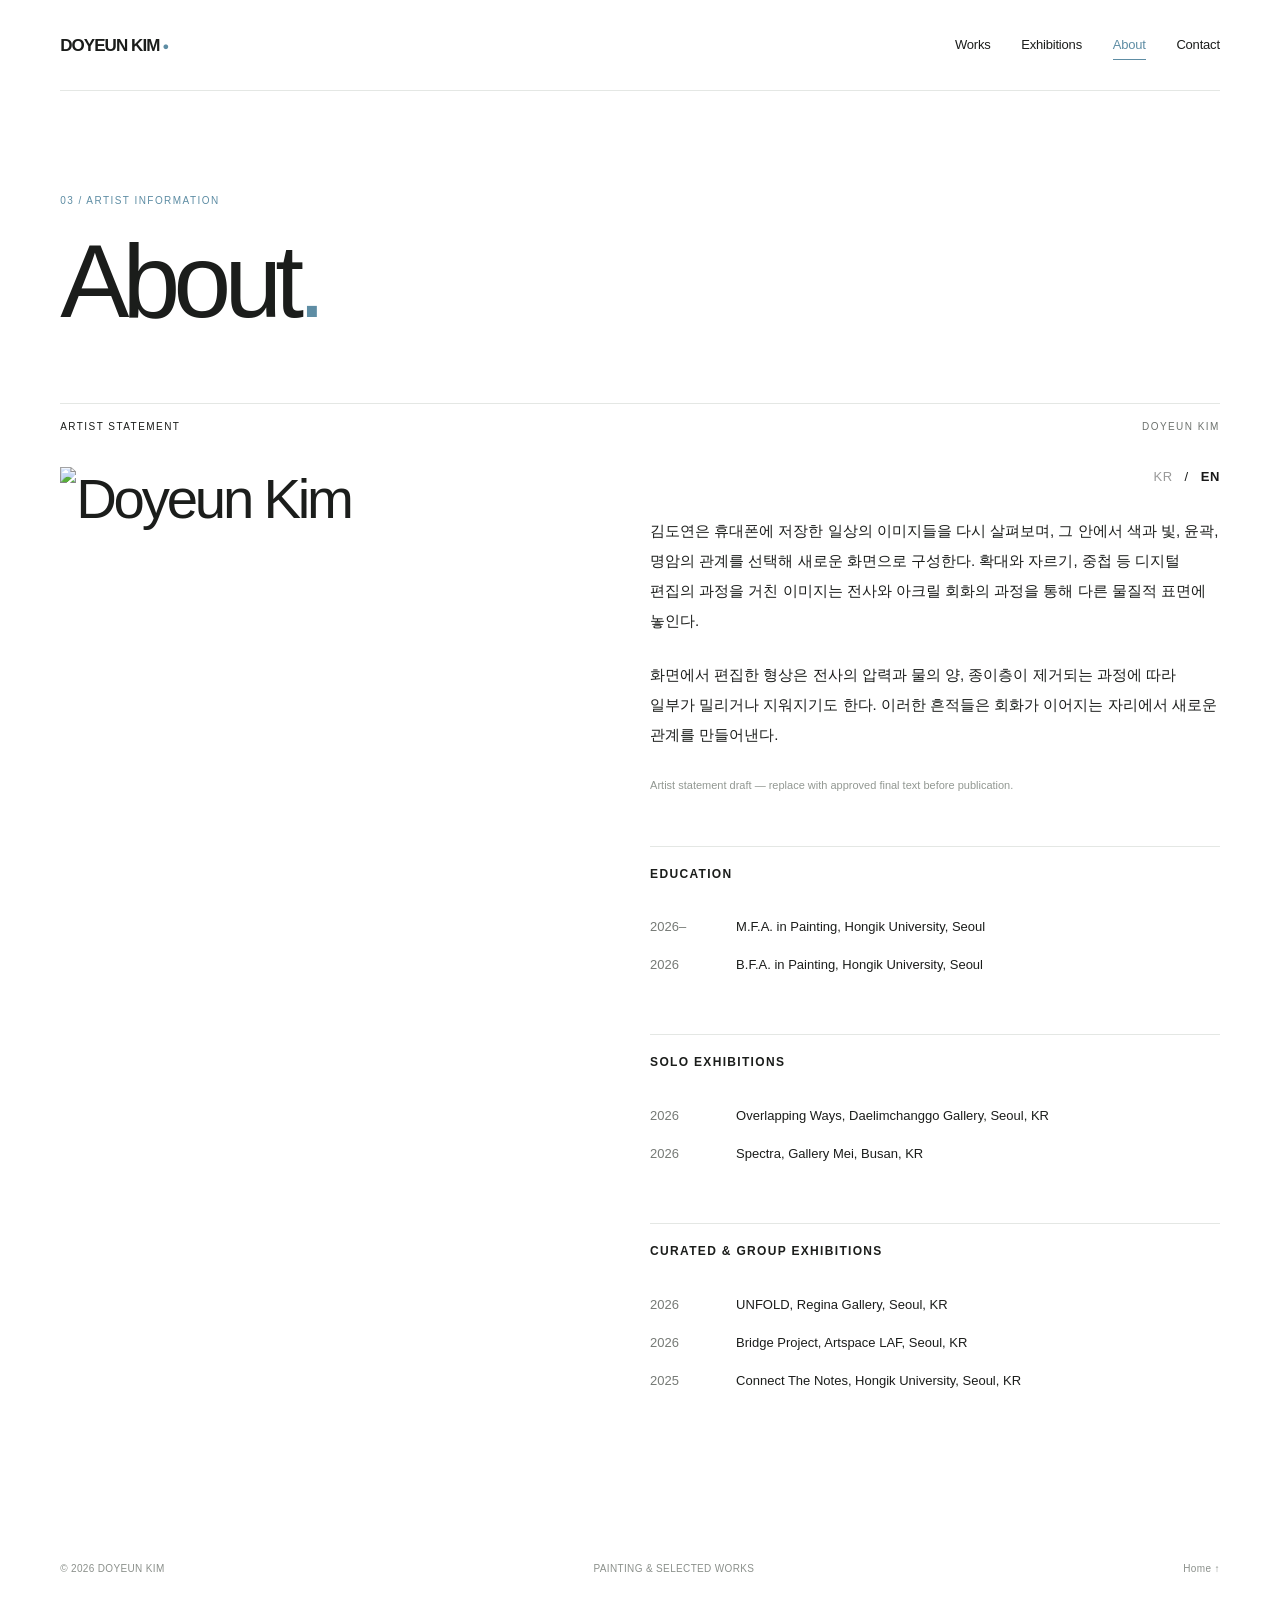
==== commit 83dc0b13: "Connect About pages to CMS data" ====
--- a/about-en.html
+++ b/about-en.html
@@ -8,6 +8,7 @@
   <title>About — DOYEUN KIM</title>
   <link rel="stylesheet" href="style.css">
   <script defer src="script.js"></script>
+  <script defer src="about-cms.js"></script>
 </head>
 <body data-page="about">
 <a class="skip-link" href="#main">Skip to content</a>
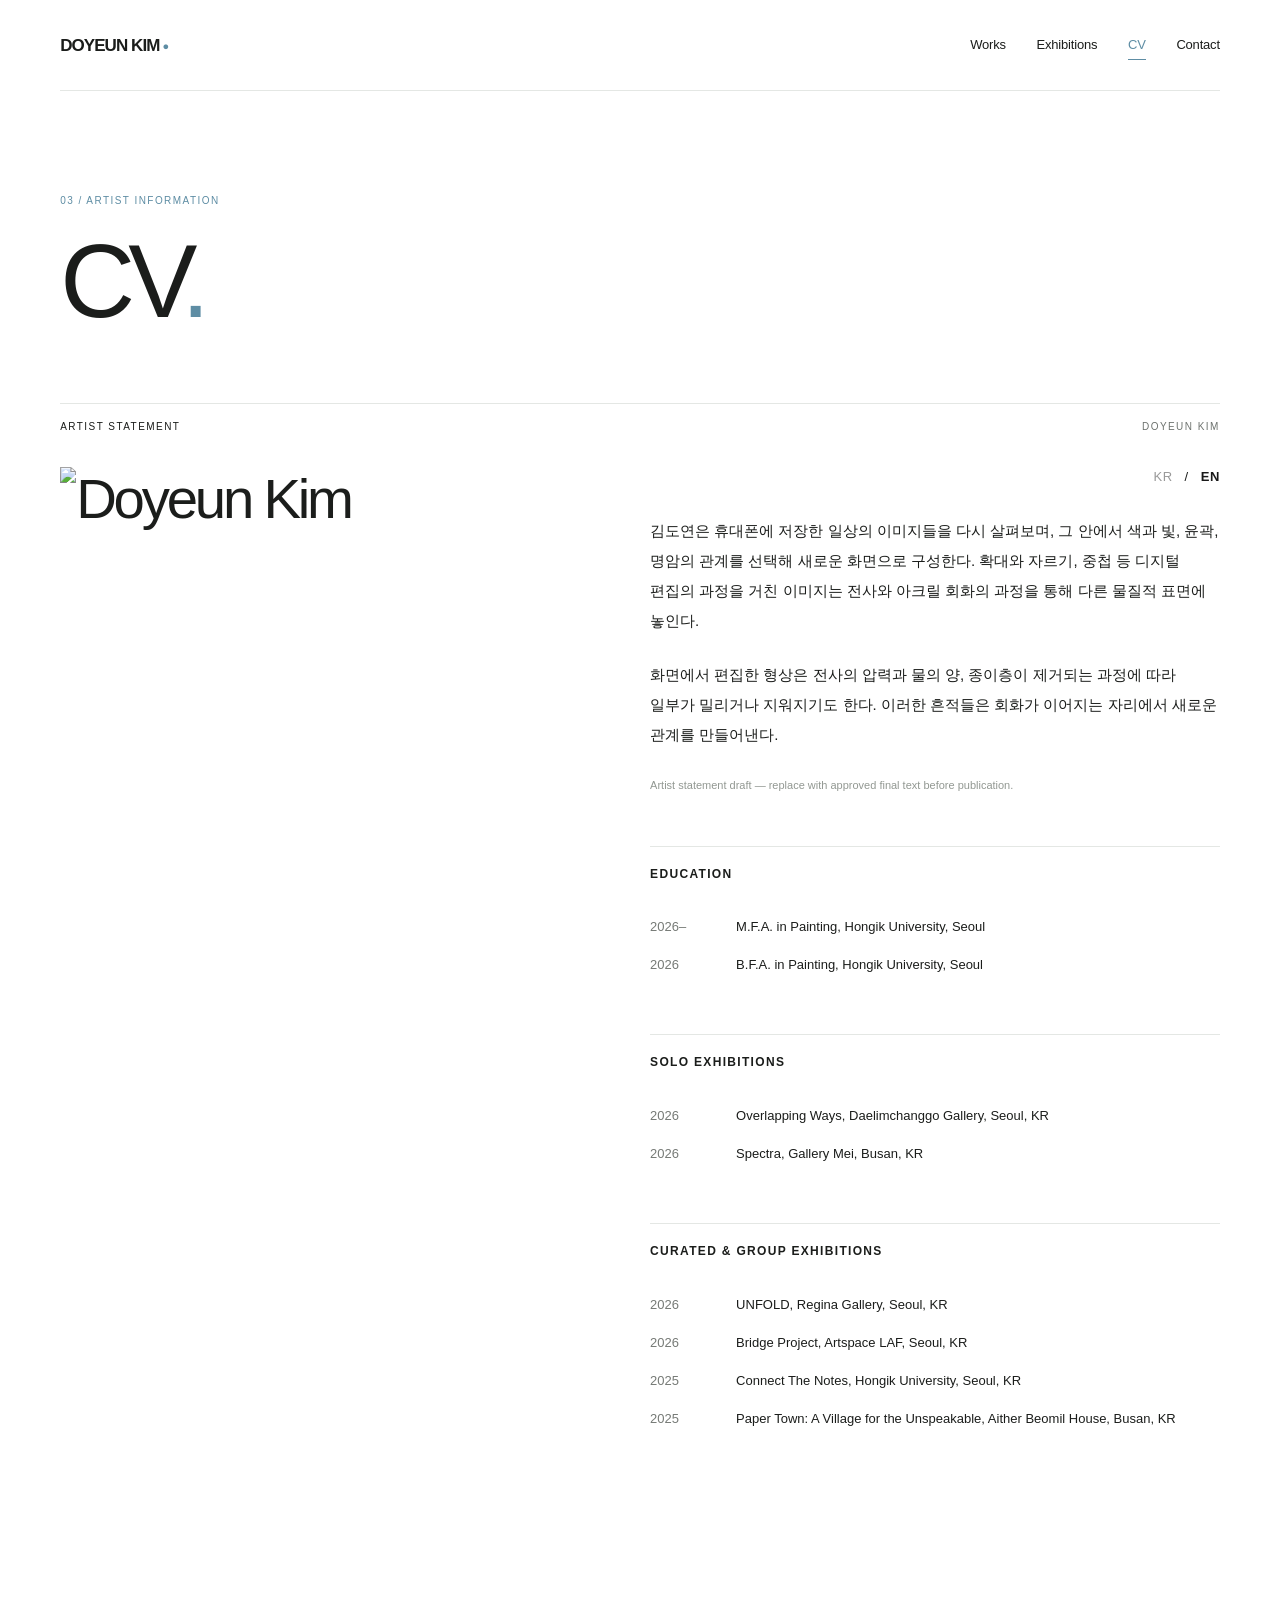
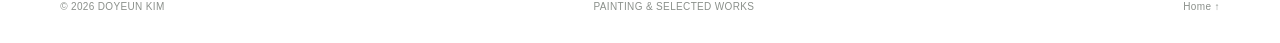
==== commit 6a93f7e5: "Rename About navigation and page titles to CV" ====
--- a/about-en.html
+++ b/about-en.html
@@ -5,7 +5,7 @@
   <meta name="viewport" content="width=device-width, initial-scale=1">
   <meta name="theme-color" content="#ffffff">
   <meta name="description" content="Doyeun Kim — paintings, selected works, exhibitions and artist information.">
-  <title>About — DOYEUN KIM</title>
+  <title>CV — DOYEUN KIM</title>
   <link rel="stylesheet" href="style.css">
   <script defer src="script.js"></script>
   <script defer src="about-cms.js"></script>
@@ -16,16 +16,16 @@
   <div class="header-inner shell">
     <a class="brand" href="index.html" aria-label="DOYEUN KIM homepage">DOYEUN KIM<span class="brand-dot" aria-hidden="true">●</span></a>
     <nav class="main-nav" aria-label="Main navigation">
-      <a href="works.html">Works</a><a href="exhibitions.html">Exhibitions</a><a href="about.html" aria-current="page">About</a><a href="contact.html">Contact</a>
+      <a href="works.html">Works</a><a href="exhibitions.html">Exhibitions</a><a href="about.html" aria-current="page">CV</a><a href="contact.html">Contact</a>
     </nav>
     <button id="menu-toggle" class="menu-toggle" aria-controls="mobile-nav" aria-expanded="false" type="button">Menu <span aria-hidden="true">+</span></button>
   </div>
   <nav id="mobile-nav" class="mobile-nav shell" aria-label="Mobile navigation" hidden>
-    <a href="works.html">Works</a><a href="exhibitions.html">Exhibitions</a><a href="about.html" aria-current="page">About</a><a href="contact.html">Contact</a>
+    <a href="works.html">Works</a><a href="exhibitions.html">Exhibitions</a><a href="about.html" aria-current="page">CV</a><a href="contact.html">Contact</a>
   </nav>
 </header>
 <main id="main" class="page-main shell">
-  <div class="page-heading"><p class="page-kicker">03 / ARTIST INFORMATION</p><h1 class="page-title">About<span style="color:var(--accent)">.</span></h1></div>
+  <div class="page-heading"><p class="page-kicker">03 / ARTIST INFORMATION</p><h1 class="page-title">CV<span style="color:var(--accent)">.</span></h1></div>
   <div class="section-line"><span class="micro">ARTIST STATEMENT</span><span class="micro">DOYEUN KIM</span></div>
   <div class="about-layout">
 
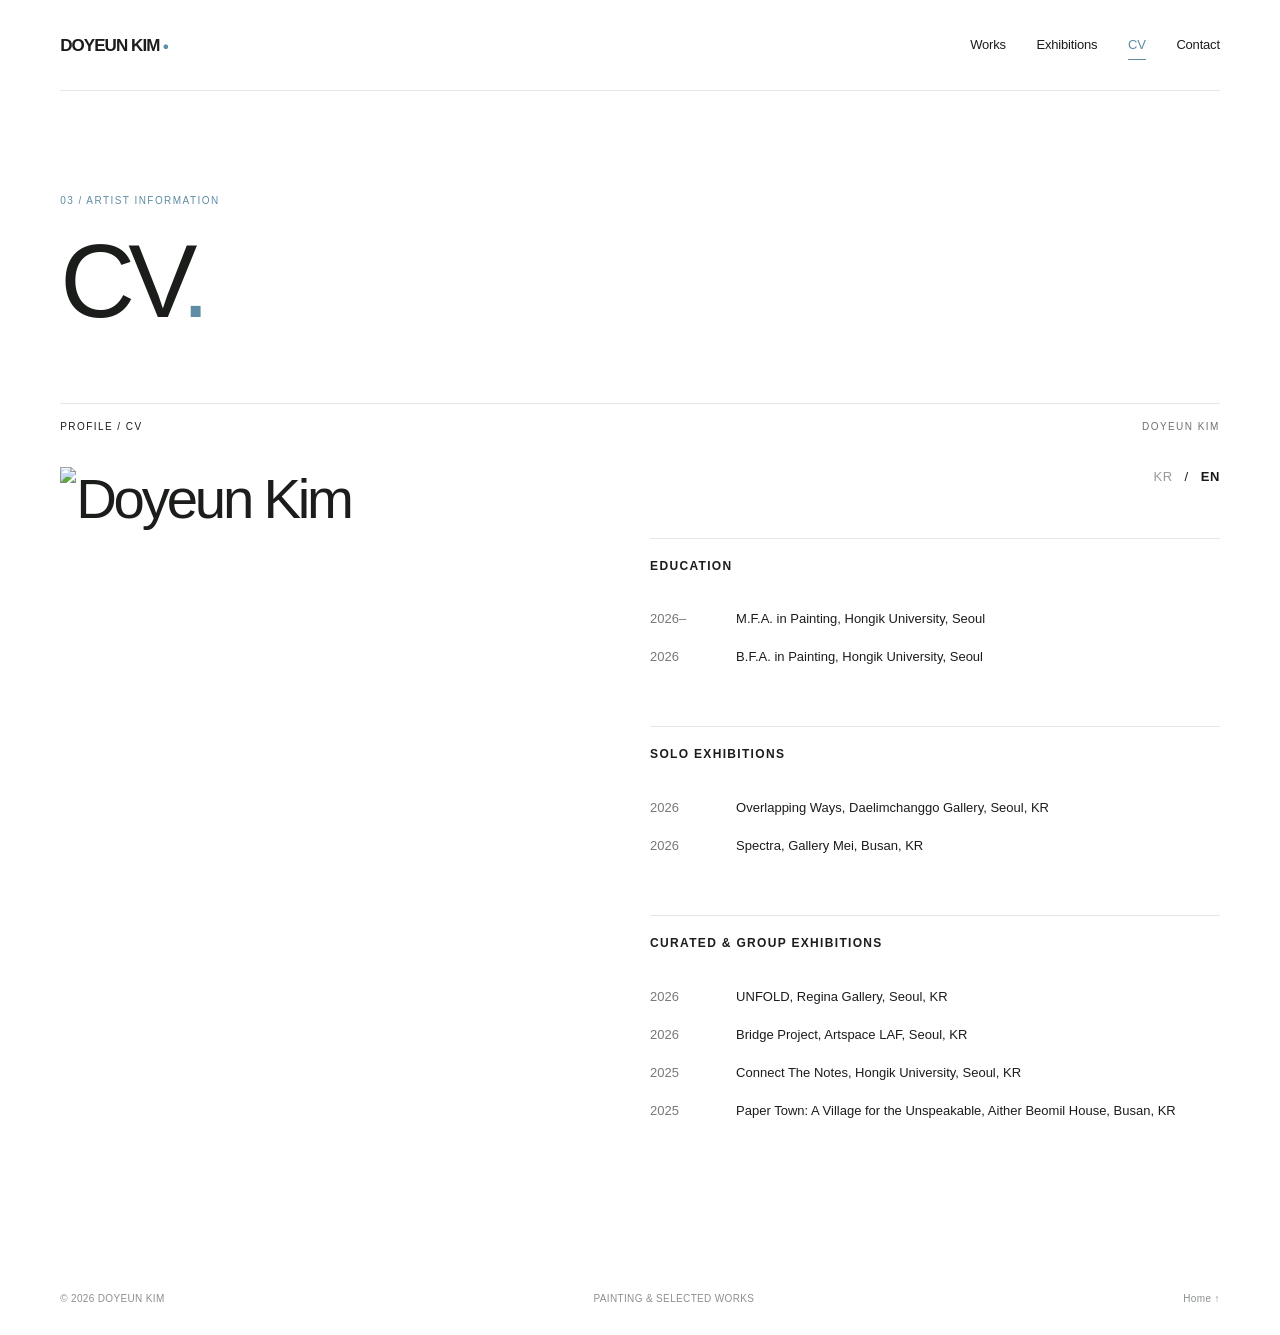
==== commit 4a07443a: "Make CV pages display only CMS-managed CV" ====
--- a/about-en.html
+++ b/about-en.html
@@ -26,7 +26,7 @@
 </header>
 <main id="main" class="page-main shell">
   <div class="page-heading"><p class="page-kicker">03 / ARTIST INFORMATION</p><h1 class="page-title">CV<span style="color:var(--accent)">.</span></h1></div>
-  <div class="section-line"><span class="micro">ARTIST STATEMENT</span><span class="micro">DOYEUN KIM</span></div>
+  <div class="section-line"><span class="micro">PROFILE / CV</span><span class="micro">DOYEUN KIM</span></div>
   <div class="about-layout">
 
 <div class="about-mark about-profile">
@@ -40,11 +40,7 @@
   <span>/</span>
   <a href="about-en.html" aria-current="page">EN</a>
 </div>
-
-      <!-- 아래 작가 소개는 공개 전 검토가 필요한 임시 문구입니다. -->
-      <p>김도연은 휴대폰에 저장한 일상의 이미지들을 다시 살펴보며, 그 안에서 색과 빛, 윤곽, 명암의 관계를 선택해 새로운 화면으로 구성한다. 확대와 자르기, 중첩 등 디지털 편집의 과정을 거친 이미지는 전사와 아크릴 회화의 과정을 통해 다른 물질적 표면에 놓인다.</p>
-      <p>화면에서 편집한 형상은 전사의 압력과 물의 양, 종이층이 제거되는 과정에 따라 일부가 밀리거나 지워지기도 한다. 이러한 흔적들은 회화가 이어지는 자리에서 새로운 관계를 만들어낸다.</p>
-      <p class="draft-note">Artist statement draft — replace with approved final text before publication.</p>
+      
       <div class="cv-block"><h2>Education</h2>
         <div class="cv-line"><span>2026–</span><span>MFA studies, Painting, Hongik University, Seoul</span></div>
         <div class="cv-line"><span>2026</span><span>BFA, Painting, Hongik University, Seoul</span></div>
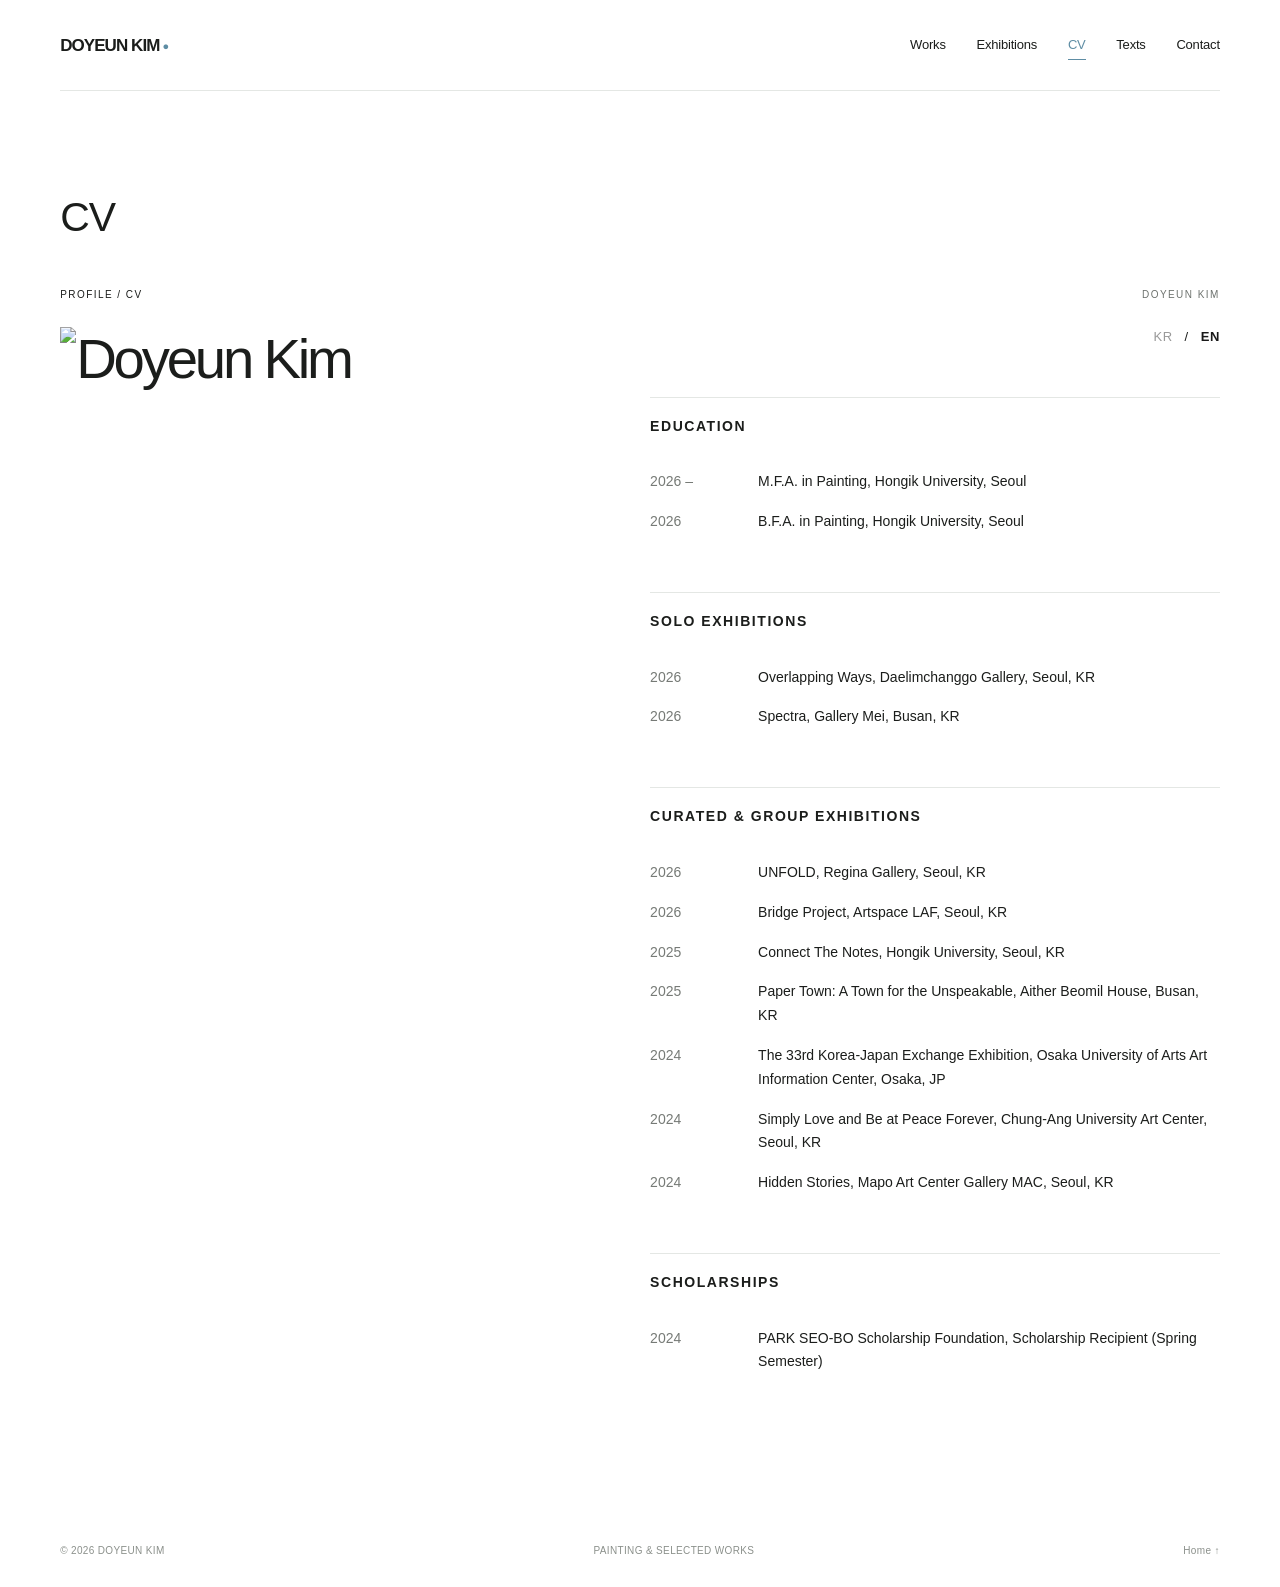
==== commit 7326fe45: "Simplify CV, Texts, Exhibitions and Contact headings" ====
--- a/about-en.html
+++ b/about-en.html
@@ -25,7 +25,9 @@
   </nav>
 </header>
 <main id="main" class="page-main shell">
-  <div class="page-heading"><p class="page-kicker">03 / ARTIST INFORMATION</p><h1 class="page-title">CV<span style="color:var(--accent)">.</span></h1></div>
+  <div class="page-heading">
+    <h1 class="page-title">CV<span style="color:var(--accent)">.</span></h1>
+  </div> 
   <div class="section-line"><span class="micro">PROFILE / CV</span><span class="micro">DOYEUN KIM</span></div>
   <div class="about-layout">
 
--- a/style.css
+++ b/style.css
@@ -151,7 +151,7 @@
   background: #192D50; /* user-selected navy intro */
   overflow: hidden;
   transform: translateY(0);
-  transition: transform 850ms cubic-bezier(.77,0,.18,1);
+  transition: transform 1000ms cubic-bezier(.77,0,.18,1);
 }
 .intro.is-visible { display: flex; }
 .intro.is-leaving { transform: translateY(-105%); pointer-events: none; }
@@ -851,3 +851,898 @@
 .about-language-switch a:hover {
   color: #191919;
 }
+
+/* TEXTS */
+
+body[data-page="texts"] {
+  background: #fff;
+}
+
+.texts-page {
+  padding-bottom: 120px;
+}
+
+.texts-heading {
+  padding: 80px 0 60px;
+}
+
+.texts-kicker {
+  color: var(--accent, #6194aa);
+  font-size: 12px;
+  letter-spacing: 0.12em;
+  margin: 0 0 28px;
+}
+
+.texts-title {
+  font-size: clamp(64px, 9vw, 140px);
+  font-weight: 500;
+  line-height: 1;
+  letter-spacing: -0.045em;
+  margin: 0;
+}
+
+.texts-dot {
+  color: var(--accent, #6194aa);
+}
+
+.texts-subtitle {
+  margin-top: 28px;
+  font-size: 15px;
+  color: #888;
+}
+
+.texts-language {
+  display: flex;
+  justify-content: flex-end;
+  align-items: center;
+  gap: 12px;
+  margin: 24px 0 50px;
+  font-size: 13px;
+}
+
+.texts-language a {
+  text-decoration: none;
+  color: #999;
+}
+
+.texts-language a[aria-current="page"] {
+  color: #191919;
+  font-weight: 600;
+}
+
+.texts-list {
+  width: 100%;
+}
+
+.texts-entry {
+  display: flex;
+  justify-content: space-between;
+  align-items: center;
+  gap: 30px;
+  padding: 28px 0;
+  color: inherit;
+  text-decoration: none;
+}
+
+.texts-category {
+  display: block;
+  font-size: 12px;
+  letter-spacing: 0.08em;
+  color: var(--accent, #6194aa);
+  margin-bottom: 12px;
+}
+
+.texts-entry-title {
+  font-size: clamp(22px, 2.5vw, 32px);
+  font-weight: 500;
+  line-height: 1.3;
+  margin: 0;
+}
+
+.texts-meta {
+  font-size: 13px;
+  color: #888;
+  margin: 10px 0 0;
+}
+
+.texts-arrow {
+  font-size: 20px;
+  color: #888;
+  flex-shrink: 0;
+}
+
+.texts-entry:hover .texts-entry-title,
+.texts-entry:hover .texts-arrow {
+  color: var(--accent, #6194aa);
+}
+
+/* TEXT DETAIL */
+
+.texts-back {
+  display: inline-block;
+  margin-top: 60px;
+  color: #888;
+  text-decoration: none;
+  font-size: 13px;
+}
+
+.texts-article {
+  padding-top: 30px;
+}
+
+.texts-article-title {
+  font-size: clamp(30px, 4vw, 52px);
+  font-weight: 500;
+  line-height: 1.25;
+  letter-spacing: -0.025em;
+  margin: 0;
+}
+
+.texts-article-meta {
+  font-size: 14px;
+  color: #888;
+  margin-top: 20px;
+}
+
+.texts-body {
+  max-width: 780px;
+  margin-top: 75px;
+}
+
+.texts-paragraph {
+  font-size: 17px;
+  line-height: 1.95;
+  white-space: pre-line;
+  word-break: keep-all;
+  overflow-wrap: anywhere;
+  margin: 0 0 30px;
+}
+
+.texts-empty,
+.texts-notice {
+  font-size: 14px;
+  color: #888;
+  margin-top: 35px;
+}
+
+/* MOBILE */
+
+@media (max-width: 700px) {
+  .texts-heading {
+    padding: 50px 0 35px;
+  }
+
+  .texts-language {
+    margin-bottom: 30px;
+  }
+
+  .texts-entry {
+    padding: 22px 0;
+  }
+
+  .texts-body {
+    margin-top: 45px;
+  }
+
+  .texts-paragraph {
+    font-size: 15px;
+    line-height: 1.85;
+  }
+}
+
+
+/* Texts title — responsive dot spacing */
+
+body[data-page="texts"] .texts-title {
+  display: inline-flex;
+  align-items: baseline;
+  column-gap: 0.07em;
+  white-space: nowrap;
+}
+
+body[data-page="texts"] .texts-title .texts-dot {
+  display: inline-block;
+  margin-left: 0;
+  letter-spacing: 0;
+  flex-shrink: 0;
+}
+
+@media (max-width: 700px) {
+  body[data-page="texts"] .texts-title {
+    column-gap: 0.1em;
+  }
+}
+
+/* Remove title dots from CV, Texts and Contact */
+
+body[data-page="about"] .page-title > span,
+body[data-page="texts"] .texts-title .texts-dot,
+body[data-page="contact"] .page-title > span {
+  display: none !important;
+}
+
+
+/* Main page headings — unified size */
+
+body[data-page="works"] .page-title,
+body[data-page="exhibitions"] .page-title,
+body[data-page="about"] .page-title,
+body[data-page="contact"] .page-title,
+body[data-page="texts"] .texts-title {
+  font-size: clamp(32px, 3.2vw, 44px) !important;
+  font-weight: 500;
+  line-height: 1.2;
+  letter-spacing: -0.025em;
+}
+
+/* Mobile */
+@media (max-width: 700px) {
+  body[data-page="works"] .page-title,
+  body[data-page="exhibitions"] .page-title,
+  body[data-page="about"] .page-title,
+  body[data-page="contact"] .page-title,
+  body[data-page="texts"] .texts-title {
+    font-size: 32px !important;
+    line-height: 1.2;
+  }
+}
+
+/* Works & Exhibitions — heading size */
+
+h1.portfolio-index-title {
+  font-size: clamp(32px, 3.2vw, 44px) !important;
+  font-weight: 500;
+  line-height: 1.2;
+  letter-spacing: -0.025em;
+}
+
+@media (max-width: 700px) {
+  h1.portfolio-index-title {
+    font-size: 32px !important;
+  }
+}
+
+/* HOME — Main artwork responsive sizing */
+
+.home-artwork-responsive {
+  width: 100%;
+  height: auto !important;
+  min-height: 0 !important;
+  max-height: none !important;
+  aspect-ratio: auto !important;
+}
+
+.home-artwork-responsive img {
+  display: block;
+  width: 100% !important;
+  height: auto !important;
+  max-height: none !important;
+  aspect-ratio: auto !important;
+  object-fit: contain !important;
+}
+
+/* HOME — Prevent main artwork cropping */
+
+body[data-page="home"] .home-cover {
+  height: auto !important;
+  min-height: 0 !important;
+  max-height: none !important;
+  overflow: visible !important;
+}
+
+body[data-page="home"] #home-cover-frame {
+  width: 100% !important;
+  height: auto !important;
+  min-height: 0 !important;
+  max-height: none !important;
+  aspect-ratio: auto !important;
+  overflow: visible !important;
+}
+
+body[data-page="home"] #home-cover-frame img {
+  position: static !important;
+  display: block !important;
+  width: 100% !important;
+  height: auto !important;
+  max-width: 100% !important;
+  max-height: none !important;
+  object-fit: contain !important;
+  transform: none !important;
+}
+
+
+/* HOME — Selected Works responsive sizing */
+
+#home-selected-grid .art-frame {
+  height: auto !important;
+  min-height: 0 !important;
+  aspect-ratio: auto !important;
+  overflow: visible !important;
+}
+
+#home-selected-grid img {
+  display: block !important;
+  position: static !important;
+  width: auto !important;
+  height: auto !important;
+  max-width: min(100%, 900px) !important;
+  max-height: 650px !important;
+  object-fit: contain !important;
+  transform: none !important;
+  margin-left: auto;
+  margin-right: auto;
+}
+
+/* Mobile */
+@media (max-width: 700px) {
+  #home-selected-grid img {
+    max-width: 100% !important;
+    max-height: 70svh !important;
+  }
+}
+
+/* CONTACT — Minimal layout */
+
+.contact-minimal {
+  padding-top: clamp(70px, 7vw, 110px);
+  padding-bottom: 100px;
+}
+
+.contact-minimal-heading {
+  width: 100%;
+}
+
+.contact-minimal-heading .page-title {
+  margin: 0 0 26px;
+}
+
+.contact-minimal-subtitle {
+  font-size: 16px;
+  line-height: 1.6;
+  color: #858985;
+  margin: 0;
+}
+
+/* Centered contact information */
+
+.contact-minimal-details {
+  width: 100%;
+  max-width: 580px;
+  margin: clamp(110px, 15vh, 180px) auto 120px;
+}
+
+.contact-minimal-row {
+  display: grid;
+  grid-template-columns: 120px minmax(0, 1fr);
+  align-items: baseline;
+  gap: 24px;
+  padding: 20px 0;
+}
+
+.contact-minimal-label {
+  font-size: 15px;
+  color: #858985;
+}
+
+.contact-minimal-row a {
+  font-size: clamp(17px, 1.6vw, 22px);
+  font-weight: 500;
+  letter-spacing: -0.02em;
+  color: #1b1d1c;
+  text-decoration: none;
+  overflow-wrap: anywhere;
+  transition: color 0.2s ease;
+}
+
+.contact-minimal-row a:hover {
+  color: #6194aa;
+}
+
+/* Mobile */
+
+@media (max-width: 700px) {
+  .contact-minimal {
+    padding-top: 60px;
+  }
+
+  .contact-minimal-details {
+    max-width: 100%;
+    margin: 100px auto 90px;
+  }
+
+  .contact-minimal-row {
+    grid-template-columns: 1fr;
+    gap: 8px;
+    padding: 18px 0;
+  }
+
+  .contact-minimal-row a {
+    font-size: 18px;
+  }
+}
+
+/* Exhibition photography credit */
+
+.exhibition-photo-credit {
+  font-size: 12px;
+  font-weight: 400;
+  line-height: 1.6;
+  color: #888888;
+  text-align: right;
+  margin: 18px 0 45px;
+  letter-spacing: 0;
+}
+
+@media (max-width: 700px) {
+  .exhibition-photo-credit {
+    font-size: 11px;
+    margin: 14px 0 32px;
+  }
+}
+
+/* 1. CV — Typography */
+
+body[data-page="about"] .cv-line {
+  font-size: 14px;
+  grid-template-columns: 90px minmax(0, 1fr);
+}
+
+body[data-page="about"] .cv-block h2 {
+  font-size: 14px;
+  font-weight: 600;
+}
+
+
+/* 2. EXHIBITIONS — Preserve original image ratio */
+
+body[data-page="exhibition-detail"]
+.exhibition-detail-cover .exhibition-detail-frame {
+  display: block !important;
+  width: 100%;
+  height: auto !important;
+  min-height: 0 !important;
+  max-height: none !important;
+  aspect-ratio: auto !important;
+  overflow: visible !important;
+}
+
+body[data-page="exhibition-detail"]
+.exhibition-detail-cover .exhibition-detail-frame img {
+  display: block !important;
+  width: auto !important;
+  max-width: 100% !important;
+  height: auto !important;
+  max-height: 90svh !important;
+  object-fit: contain !important;
+  margin-left: auto;
+  margin-right: auto;
+}
+
+
+/* 3. EXHIBITIONS — Smaller About heading */
+
+body[data-page="exhibition-detail"] .exhibition-about h2 {
+  font-size: clamp(20px, 2vw, 28px);
+}
+
+/* EXHIBITIONS — Larger images on tall desktop screens */
+
+@media (min-width: 901px) and (min-height: 800px) {
+
+  body[data-page="exhibitions"] .exhibition-feature-frame {
+    display: block;
+    width: 100%;
+    height: auto;
+    min-height: 0;
+    aspect-ratio: auto;
+    overflow: visible;
+  }
+
+  body[data-page="exhibitions"] .exhibition-feature-frame img {
+    display: block;
+    width: 100%;
+    height: auto;
+    max-height: none;
+    object-fit: contain;
+  }
+
+}
+
+/* WORKS — List / Grid view controls */
+
+body[data-page="works"] .works-controls {
+  display: flex;
+  justify-content: space-between;
+  align-items: center;
+  flex-wrap: wrap;
+  gap: 16px;
+  margin-top: 24px;
+}
+
+body[data-page="works"] .works-year-filter,
+body[data-page="works"] .works-view-switch {
+  display: flex;
+  align-items: center;
+  flex-wrap: wrap;
+  gap: 6px;
+}
+
+body[data-page="works"] .works-controls button {
+  border: 1px solid #e4e7e4;
+  border-radius: 3px;
+  padding: 7px 12px;
+  background: #fff;
+  color: #888;
+  font-size: 12px;
+  line-height: 1.4;
+  cursor: pointer;
+}
+
+body[data-page="works"] .works-controls button[aria-pressed="true"] {
+  color: #1b1d1b;
+  border-color: #1b1d1b;
+}
+
+body[data-page="works"] .works-controls button:hover {
+  color: #5e8da4;
+}
+
+
+/* WORKS — Grid mode, desktop 3 columns */
+
+body[data-page="works"] #works-grid.is-grid-view {
+  display: grid;
+  grid-template-columns: repeat(3, minmax(0, 1fr));
+  gap: 65px 30px;
+  align-items: start;
+}
+
+body[data-page="works"] #works-grid.is-grid-view .work-link {
+  width: 100%;
+  max-width: none;
+}
+
+body[data-page="works"] #works-grid.is-grid-view .art-frame {
+  display: block;
+  width: 100%;
+  height: auto;
+  min-height: 0;
+  aspect-ratio: auto;
+  overflow: hidden;
+}
+
+body[data-page="works"] #works-grid.is-grid-view .art-frame img {
+  display: block;
+  width: auto;
+  max-width: 100%;
+  height: auto;
+  max-height: 420px;
+  object-fit: contain;
+  margin: 0 auto;
+}
+
+body[data-page="works"] #works-grid.is-grid-view
+.art-frame:not(:has(img.is-loaded)) {
+  min-height: 140px;
+}
+
+body[data-page="works"] #works-grid.is-grid-view .work-caption {
+  margin-top: 10px;
+  font-size: 11px;
+  line-height: 1.5;
+  gap: 8px;
+}
+
+
+/* Tablet — 2 columns */
+
+@media (max-width: 1000px) {
+  body[data-page="works"] #works-grid.is-grid-view {
+    grid-template-columns: repeat(2, minmax(0, 1fr));
+    gap: 48px 22px;
+  }
+}
+
+
+/* Mobile — 2 columns */
+
+@media (max-width: 700px) {
+  body[data-page="works"] #works-grid.is-grid-view {
+    grid-template-columns: repeat(2, minmax(0, 1fr));
+    gap: 35px 14px;
+  }
+
+  body[data-page="works"] #works-grid.is-grid-view .art-frame img {
+    max-height: 240px;
+  }
+
+  body[data-page="works"] #works-grid.is-grid-view .work-caption {
+    display: block;
+    margin-top: 8px;
+    font-size: 10px;
+  }
+
+  body[data-page="works"] #works-grid.is-grid-view .work-caption span {
+    display: block;
+  }
+}
+
+/* WORKS — Centered two-column grid */
+
+body[data-page="works"] #works-grid.is-grid-view {
+  display: grid;
+  grid-template-columns: repeat(2, minmax(0, 1fr)) !important;
+  column-gap: 48px;
+  row-gap: 75px;
+  align-items: start;
+}
+
+/* Artwork frame: equal height, centered images */
+
+body[data-page="works"] #works-grid.is-grid-view .art-frame {
+  display: flex !important;
+  align-items: center;
+  justify-content: center;
+  width: 100%;
+  height: clamp(320px, 36vw, 520px) !important;
+  min-height: 0 !important;
+  aspect-ratio: auto !important;
+  overflow: hidden;
+  background: #fff;
+}
+
+/* Keep each artwork's original proportions */
+
+body[data-page="works"] #works-grid.is-grid-view .art-frame img {
+  display: block;
+  width: 100% !important;
+  height: 100% !important;
+  max-width: 100% !important;
+  max-height: 100% !important;
+  object-fit: contain !important;
+  object-position: center center;
+  margin: 0 auto;
+}
+
+/* Consistent caption positioning */
+
+body[data-page="works"] #works-grid.is-grid-view .work-caption {
+  margin-top: 12px;
+  font-size: 12px;
+  line-height: 1.5;
+}
+
+/* Mobile — two columns */
+
+@media (max-width: 700px) {
+  body[data-page="works"] #works-grid.is-grid-view {
+    grid-template-columns: repeat(2, minmax(0, 1fr)) !important;
+    column-gap: 14px;
+    row-gap: 38px;
+  }
+
+  body[data-page="works"] #works-grid.is-grid-view .art-frame {
+    height: clamp(150px, 38vw, 240px) !important;
+  }
+
+  body[data-page="works"] #works-grid.is-grid-view .work-caption {
+    font-size: 10px;
+    margin-top: 8px;
+  }
+}
+
+/* HOME — Selected Works layout refinement */
+
+/* Reduce spacing below the main artwork caption */
+body[data-page="home"] .home-cover-caption {
+  padding-bottom: clamp(52px, 5vw, 80px);
+}
+
+/* Remove divider and tighten section spacing */
+body[data-page="home"] .home-selected-header {
+  border-top: none;
+  padding-top: 0;
+  padding-bottom: 32px;
+}
+
+/* Smaller, bold Selected Works heading */
+body[data-page="home"] .home-selected-header h2 {
+  font-size: 18px;
+  font-weight: 600;
+  letter-spacing: -0.02em;
+  line-height: 1.5;
+}
+
+/* Keep the right-side label subtle */
+body[data-page="home"] .home-selected-header span {
+  font-size: 12px;
+  font-weight: 400;
+}
+
+/* Mobile spacing */
+@media (max-width: 700px) {
+  body[data-page="home"] .home-cover-caption {
+    padding-bottom: 32px;
+  }
+
+  body[data-page="home"] .home-selected-header {
+    padding-bottom: 44px;
+  }
+}
+
+/* WORK DETAIL — Refined artwork information */
+
+/* Balanced two-column layout */
+body[data-page="work-detail"] .detail-information {
+  width: min(100%, 1360px);
+  margin: clamp(52px, 6.5vw, 105px) auto
+          clamp(65px, 7vw, 105px);
+  grid-template-columns: minmax(0, 1fr) minmax(0, 1fr);
+  column-gap: clamp(45px, 5vw, 85px);
+  align-items: start;
+}
+
+/* Smaller artwork title */
+body[data-page="work-detail"] .detail-information h1 {
+  font-size: 21px !important;
+  font-weight: 500;
+  line-height: 1.35;
+  letter-spacing: -0.02em;
+}
+
+/* Wider artwork information area */
+body[data-page="work-detail"] .detail-facts {
+  padding-top: 3px;
+  font-size: 13px;
+  line-height: 1.65;
+}
+
+/* Tablet and mobile */
+@media (max-width: 900px) {
+  body[data-page="work-detail"] .detail-information {
+    grid-template-columns: 1fr;
+    gap: 18px;
+    margin: 45px auto 70px;
+  }
+
+  body[data-page="work-detail"] .detail-information h1 {
+    font-size: 19px !important;
+  }
+}
+
+@media (max-width: 700px) {
+  body[data-page="work-detail"] .detail-information h1 {
+    font-size: 18px !important;
+  }
+}
+
+ 
+/* WORK DETAIL — Balanced caption alignment */
+
+body[data-page="work-detail"] .detail-information {
+  width: 100%;
+  max-width: 1280px;
+  margin-left: auto !important;
+  margin-right: auto !important;
+
+  display: grid;
+  grid-template-columns: minmax(0, 1fr) minmax(0, 1fr);
+  column-gap: clamp(60px, 7vw, 120px);
+  align-items: start;
+}
+
+/* Artwork title — left side */
+
+body[data-page="work-detail"] .detail-information h1 {
+  font-size: 21px !important;
+  font-weight: 500;
+  line-height: 1.35;
+  text-align: left;
+}
+
+/* Artwork information — right side */
+
+body[data-page="work-detail"] .detail-facts {
+  justify-self: end;
+  width: max-content;
+  max-width: 100%;
+  padding-top: 3px;
+
+  font-size: 13px;
+  line-height: 1.65;
+  text-align: left;
+}
+
+/* Tablet & mobile */
+
+@media (max-width: 900px) {
+  body[data-page="work-detail"] .detail-information {
+    grid-template-columns: minmax(0, 1fr);
+    gap: 18px;
+  }
+
+  body[data-page="work-detail"] .detail-facts {
+    justify-self: start;
+    width: 100%;
+    max-width: 100%;
+  }
+
+  body[data-page="work-detail"] .detail-information h1 {
+    font-size: 19px !important;
+  }
+}
+
+@media (max-width: 700px) {
+  body[data-page="work-detail"] .detail-information h1 {
+    font-size: 18px !important;
+  }
+}
+
+/* CV — Remove divider and refine spacing */
+
+/* Reduce space below the CV heading */
+body[data-page="about"] .page-heading {
+  padding-bottom: clamp(26px, 3.5vw, 44px);
+}
+
+/* Remove the divider above PROFILE / CV */
+body[data-page="about"] .section-line {
+  border-top: none;
+  padding-top: 0;
+  margin-bottom: 24px;
+}
+
+/* EXHIBITIONS — Smaller poster at the end */
+
+body[data-page="exhibition-detail"] .exhibition-poster {
+  width: 100%;
+  max-width: 1280px;
+  margin: clamp(50px, 6vw, 90px) auto 0;
+}
+
+body[data-page="exhibition-detail"] .exhibition-poster img {
+  display: block;
+  width: min(34%, 420px);
+  max-width: 100%;
+  height: auto;
+  object-fit: contain;
+}
+
+/* Mobile */
+@media (max-width: 700px) {
+  body[data-page="exhibition-detail"] .exhibition-poster {
+    margin-top: 45px;
+  }
+
+  body[data-page="exhibition-detail"] .exhibition-poster img {
+    width: min(78%, 320px);
+  }
+}
+
+/* EXHIBITIONS — Credits below poster */
+
+body[data-page="exhibition-detail"] .exhibition-credits {
+  width: 100%;
+  max-width: 1280px;
+  margin: 28px auto 0;
+  text-align: right;
+  color: #888;
+  font-size: 12px;
+  font-weight: 400;
+  line-height: 1.7;
+}
+
+body[data-page="exhibition-detail"] .exhibition-credits p {
+  margin: 0 0 5px;
+}
+
+@media (max-width: 700px) {
+  body[data-page="exhibition-detail"] .exhibition-credits {
+    font-size: 11px;
+    margin-top: 24px;
+  }
+}
+/* CONTACT — Heading without subtitle */
+body[data-page="contact"] .contact-minimal-heading .page-title {
+  margin-bottom: 0;
+}
